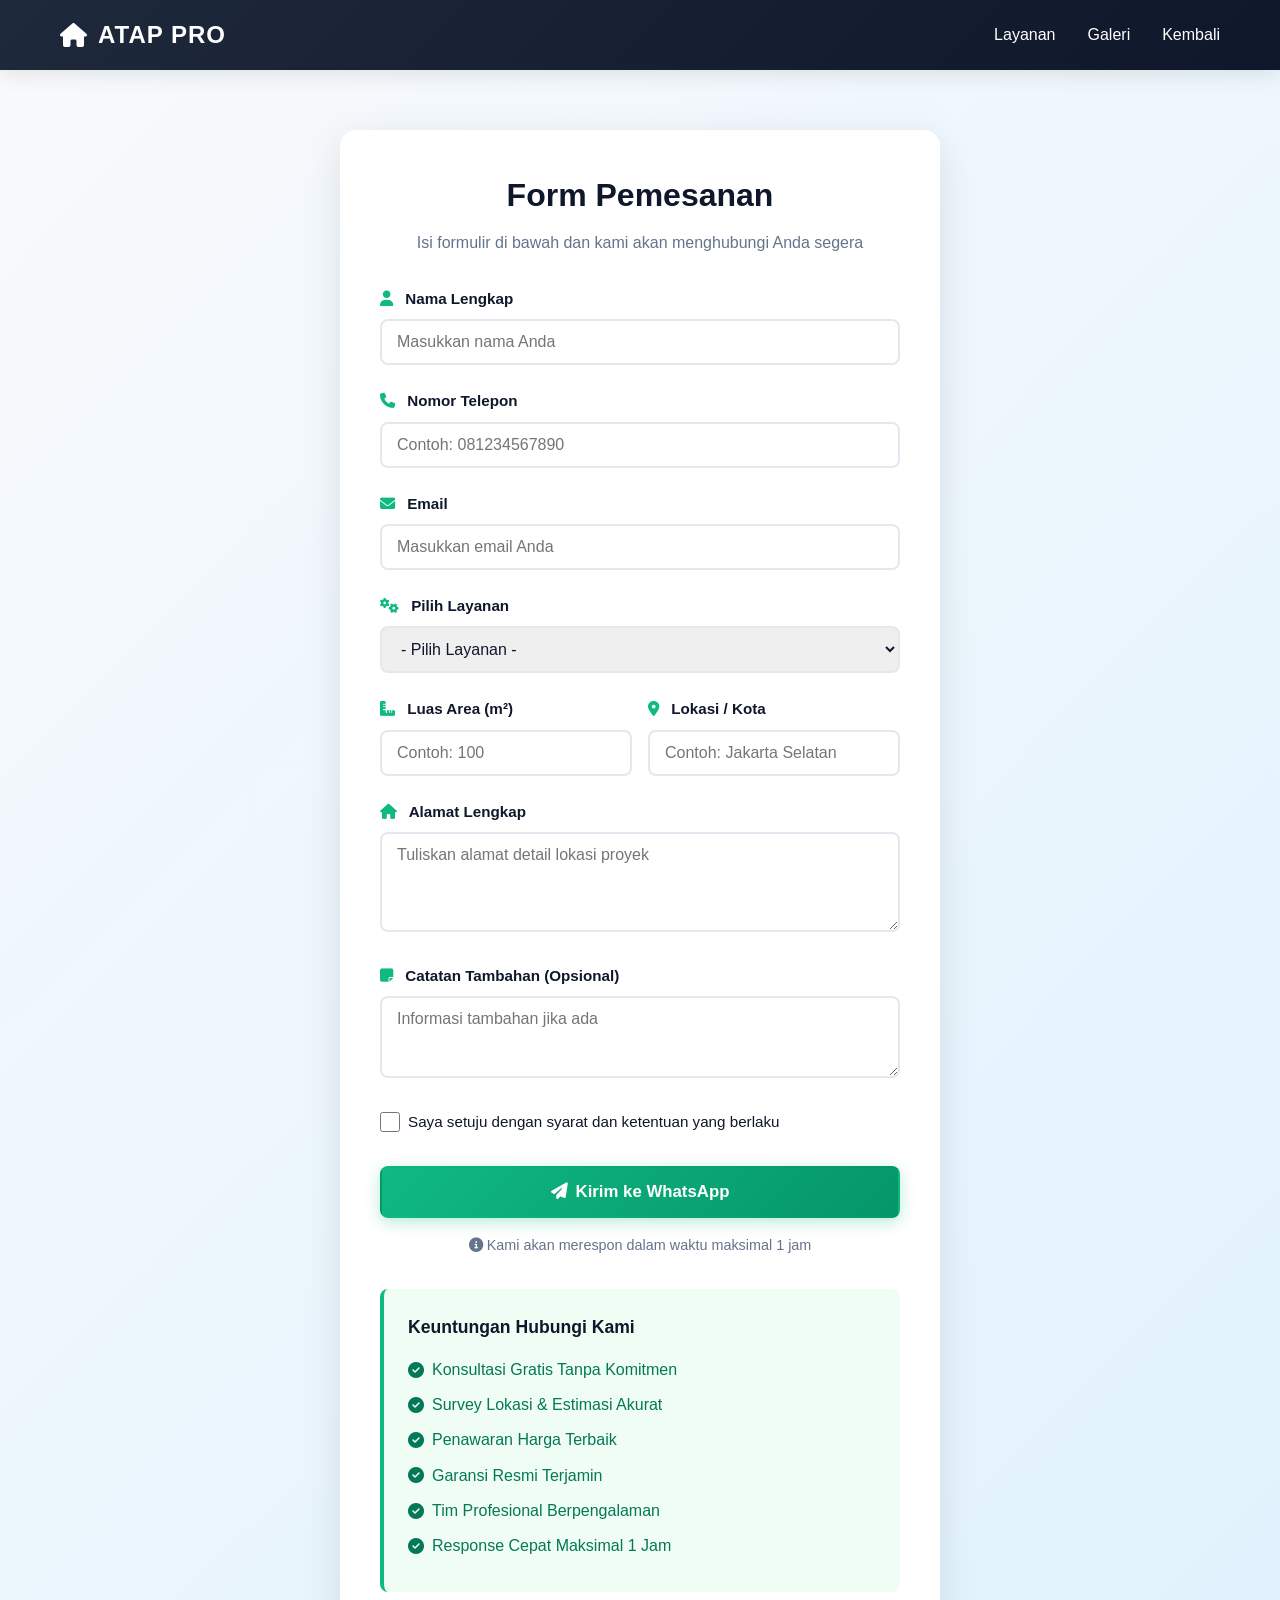
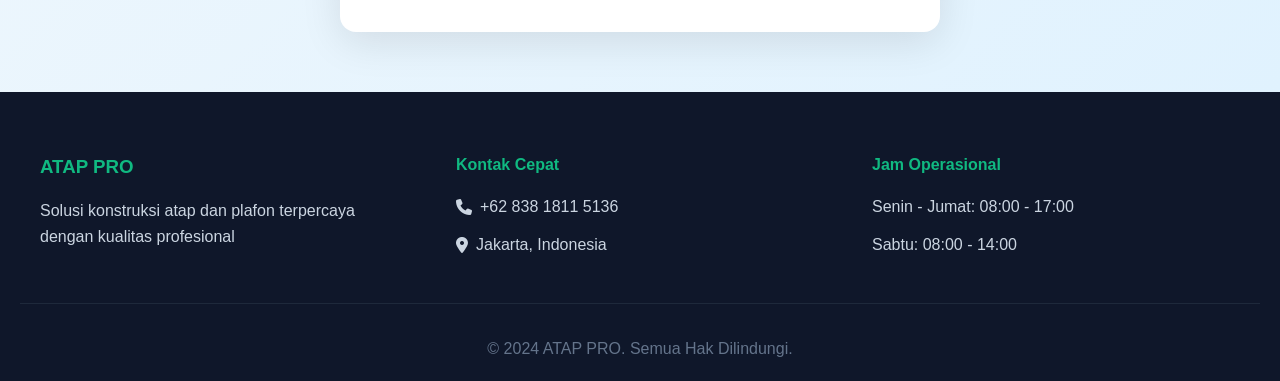
==== form.html @ a6d9d42d "Add files via upload" ====
<!DOCTYPE html>
<html lang="id">
<head>
    <meta charset="UTF-8">
    <meta name="viewport" content="width=device-width, initial-scale=1.0">
    <title>Form Pemesanan - ATAP PRO</title>
    <link rel="stylesheet" href="style.css">
    <link rel="stylesheet" href="https://cdnjs.cloudflare.com/ajax/libs/font-awesome/6.4.0/css/all.min.css">
</head>
<body>

<!-- NAVBAR -->
<nav class="navbar">
    <div class="nav-container">
        <a href="index.html" class="nav-brand">
            <i class="fas fa-home"></i> ATAP PRO
        </a>
        <ul class="nav-menu">
            <li><a href="index.html#layanan">Layanan</a></li>
            <li><a href="index.html#galeri">Galeri</a></li>
            <li><a href="index.html">Kembali</a></li>
        </ul>
    </div>
</nav>

<!-- FORM SECTION -->
<section class="form-section">
    <div class="form-container">
        <div class="form-header">
            <h1>Form Pemesanan</h1>
            <p>Isi formulir di bawah dan kami akan menghubungi Anda segera</p>
        </div>

        <form class="order-form" id="orderForm">
            <div class="form-group">
                <label for="nama">
                    <i class="fas fa-user"></i> Nama Lengkap
                </label>
                <input type="text" id="nama" placeholder="Masukkan nama Anda" required>
            </div>

            <div class="form-group">
                <label for="phone">
                    <i class="fas fa-phone"></i> Nomor Telepon
                </label>
                <input type="tel" id="phone" placeholder="Contoh: 081234567890" required>
            </div>

            <div class="form-group">
                <label for="email">
                    <i class="fas fa-envelope"></i> Email
                </label>
                <input type="email" id="email" placeholder="Masukkan email Anda" required>
            </div>

            <div class="form-group">
                <label for="layanan">
                    <i class="fas fa-cogs"></i> Pilih Layanan
                </label>
                <select id="layanan" required>
                    <option value="">- Pilih Layanan -</option>
                    <option value="Atap Baja Ringan">Atap Baja Ringan</option>
                    <option value="Plafon PVC">Plafon PVC</option>
                    <option value="Konsultasi Gratis">Konsultasi Gratis</option>
                </select>
            </div>

            <div class="form-row">
                <div class="form-group">
                    <label for="luas">
                        <i class="fas fa-ruler-combined"></i> Luas Area (m²)
                    </label>
                    <input type="number" id="luas" placeholder="Contoh: 100" min="1">
                </div>

                <div class="form-group">
                    <label for="lokasi">
                        <i class="fas fa-map-marker-alt"></i> Lokasi / Kota
                    </label>
                    <input type="text" id="lokasi" placeholder="Contoh: Jakarta Selatan" required>
                </div>
            </div>

            <div class="form-group">
                <label for="alamat">
                    <i class="fas fa-home"></i> Alamat Lengkap
                </label>
                <textarea id="alamat" placeholder="Tuliskan alamat detail lokasi proyek" rows="4" required></textarea>
            </div>

            <div class="form-group">
                <label for="catatan">
                    <i class="fas fa-sticky-note"></i> Catatan Tambahan (Opsional)
                </label>
                <textarea id="catatan" placeholder="Informasi tambahan jika ada" rows="3"></textarea>
            </div>

            <div class="form-group checkbox">
                <input type="checkbox" id="setuju" required>
                <label for="setuju">Saya setuju dengan syarat dan ketentuan yang berlaku</label>
            </div>

            <button type="submit" class="btn btn-primary btn-submit" onclick="kirimWA(event)">
                <i class="fas fa-paper-plane"></i> Kirim ke WhatsApp
            </button>

            <p class="form-info">
                <i class="fas fa-info-circle"></i> Kami akan merespon dalam waktu maksimal 1 jam
            </p>
        </form>

        <div class="form-benefits">
            <h3>Keuntungan Hubungi Kami</h3>
            <ul>
                <li><i class="fas fa-check-circle"></i> Konsultasi Gratis Tanpa Komitmen</li>
                <li><i class="fas fa-check-circle"></i> Survey Lokasi & Estimasi Akurat</li>
                <li><i class="fas fa-check-circle"></i> Penawaran Harga Terbaik</li>
                <li><i class="fas fa-check-circle"></i> Garansi Resmi Terjamin</li>
                <li><i class="fas fa-check-circle"></i> Tim Profesional Berpengalaman</li>
                <li><i class="fas fa-check-circle"></i> Response Cepat Maksimal 1 Jam</li>
            </ul>
        </div>
    </div>
</section>

<!-- FOOTER -->
<footer>
    <div class="footer-content">
        <div class="footer-section">
            <h3>ATAP PRO</h3>
            <p>Solusi konstruksi atap dan plafon terpercaya dengan kualitas profesional</p>
        </div>
        <div class="footer-section">
            <h4>Kontak Cepat</h4>
            <p><i class="fas fa-phone"></i> +62 838 1811 5136</p>
            <p><i class="fas fa-map-marker-alt"></i> Jakarta, Indonesia</p>
        </div>
        <div class="footer-section">
            <h4>Jam Operasional</h4>
            <p>Senin - Jumat: 08:00 - 17:00</p>
            <p>Sabtu: 08:00 - 14:00</p>
        </div>
    </div>
    <div class="footer-bottom">
        <p>&copy; 2024 ATAP PRO. Semua Hak Dilindungi.</p>
    </div>
</footer>

<style>
.form-section {
    background: linear-gradient(135deg, #f8fafc 0%, #e0f2fe 100%);
    padding: 60px 20px;
    min-height: calc(100vh - 200px);
}

.form-container {
    max-width: 600px;
    margin: 0 auto;
    background: white;
    padding: 40px;
    border-radius: 16px;
    box-shadow: 0 10px 40px rgba(0,0,0,0.1);
}

.form-header {
    text-align: center;
    margin-bottom: 2rem;
}

.form-header h1 {
    font-size: 2rem;
    color: #0f172a;
    margin-bottom: 0.5rem;
}

.form-header p {
    color: #64748b;
}

.order-form {
    margin-bottom: 2rem;
}

.form-group {
    margin-bottom: 1.5rem;
}

.form-group label {
    display: block;
    font-weight: 600;
    color: #0f172a;
    margin-bottom: 0.5rem;
    font-size: 0.95rem;
}

.form-group label i {
    color: #10b981;
    margin-right: 0.5rem;
}

.form-group input[type="text"],
.form-group input[type="tel"],
.form-group input[type="email"],
.form-group input[type="number"],
.form-group select,
.form-group textarea {
    width: 100%;
    padding: 12px 15px;
    border: 2px solid #e2e8f0;
    border-radius: 8px;
    font-family: 'Poppins', sans-serif;
    font-size: 1rem;
    transition: all 0.3s ease;
    color: #0f172a;
}

.form-group input:focus,
.form-group select:focus,
.form-group textarea:focus {
    outline: none;
    border-color: #10b981;
    box-shadow: 0 0 0 3px rgba(16, 185, 129, 0.1);
}

.form-group textarea {
    resize: vertical;
}

.form-row {
    display: grid;
    grid-template-columns: 1fr 1fr;
    gap: 1rem;
}

.form-group.checkbox {
    display: flex;
    align-items: center;
    margin-bottom: 2rem;
}

.form-group.checkbox input[type="checkbox"] {
    width: 20px;
    height: 20px;
    margin-right: 0.5rem;
    cursor: pointer;
    accent-color: #10b981;
}

.form-group.checkbox label {
    margin: 0;
    cursor: pointer;
    font-weight: 400;
}

.btn-submit {
    width: 100%;
    padding: 14px 20px;
    font-size: 1.05rem;
    font-weight: 600;
    display: flex;
    align-items: center;
    justify-content: center;
    gap: 0.5rem;
}

.form-info {
    text-align: center;
    color: #64748b;
    font-size: 0.9rem;
    margin-top: 1rem;
}

.form-benefits {
    background: #f0fdf4;
    padding: 1.5rem;
    border-radius: 8px;
    border-left: 4px solid #10b981;
}

.form-benefits h3 {
    color: #0f172a;
    margin-bottom: 1rem;
    font-size: 1.1rem;
}

.form-benefits ul {
    list-style: none;
}

.form-benefits li {
    color: #047857;
    margin-bottom: 0.6rem;
    display: flex;
    align-items: center;
    gap: 0.5rem;
}

@media (max-width: 600px) {
    .form-container {
        padding: 20px;
    }
    
    .form-row {
        grid-template-columns: 1fr;
    }
    
    .form-section {
        padding: 40px 20px;
    }
}
</style>

<script src="script.js"></script>
</body>
</html>
---- style.css ----
* {
    margin: 0;
    padding: 0;
    box-sizing: border-box;
}

html {
    scroll-behavior: smooth;
}

body {
    font-family: 'Poppins', -apple-system, BlinkMacSystemFont, 'Segoe UI', sans-serif;
    background: #f8fafc;
    color: #1e293b;
    line-height: 1.6;
}

.container {
    max-width: 1200px;
    margin: 0 auto;
    padding: 0 20px;
}

/* NAVBAR */
.navbar {
    background: linear-gradient(135deg, #1e293b 0%, #0f172a 100%);
    color: white;
    padding: 1rem 0;
    position: sticky;
    top: 0;
    z-index: 1000;
    box-shadow: 0 4px 20px rgba(0,0,0,0.1);
}

.nav-container {
    display: flex;
    justify-content: space-between;
    align-items: center;
    max-width: 1200px;
    margin: 0 auto;
    padding: 0 20px;
}

.nav-brand {
    font-size: 1.5rem;
    font-weight: 700;
    display: flex;
    align-items: center;
    gap: 10px;
    letter-spacing: 1px;
    color: white;
    text-decoration: none;
}

.nav-menu {
    display: flex;
    list-style: none;
    gap: 2rem;
    align-items: center;
}

.nav-menu a {
    color: white;
    text-decoration: none;
    font-weight: 500;
    transition: all 0.3s ease;
    position: relative;
}

.nav-menu a:hover {
    color: #10b981;
}

.nav-menu a::after {
    content: '';
    position: absolute;
    bottom: -5px;
    left: 0;
    width: 0;
    height: 2px;
    background: #10b981;
    transition: width 0.3s ease;
}

.nav-menu a:hover::after {
    width: 100%;
}

.btn-contact {
    background: linear-gradient(135deg, #10b981 0%, #059669 100%);
    padding: 8px 16px;
    border-radius: 6px;
    display: inline-block;
}

/* HERO */
.hero {
    background: linear-gradient(135deg, #0f172a 0%, #1e293b 50%, #10b981 100%);
    background-attachment: fixed;
    color: white;
    padding: 100px 20px;
    text-align: center;
    position: relative;
    overflow: hidden;
}

.hero::before {
    content: '';
    position: absolute;
    top: 0;
    left: 0;
    right: 0;
    bottom: 0;
    opacity: 0.3;
}

.hero-content {
    position: relative;
    z-index: 2;
    max-width: 800px;
    margin: 0 auto;
}

.hero h1 {
    font-size: clamp(2rem, 5vw, 3.5rem);
    font-weight: 800;
    margin-bottom: 1rem;
    line-height: 1.2;
    text-shadow: 2px 2px 4px rgba(0,0,0,0.3);
}

.hero > p {
    font-size: 1.3rem;
    margin-bottom: 2rem;
    opacity: 0.95;
    text-shadow: 1px 1px 2px rgba(0,0,0,0.2);
}

.hero-buttons {
    display: flex;
    gap: 1rem;
    justify-content: center;
    flex-wrap: wrap;
    margin-bottom: 3rem;
}

.btn {
    display: inline-block;
    padding: 12px 28px;
    border-radius: 8px;
    text-decoration: none;
    font-weight: 600;
    transition: all 0.3s ease;
    border: 2px solid transparent;
    cursor: pointer;
    font-size: 1rem;
}

.btn-primary {
    background: linear-gradient(135deg, #10b981 0%, #059669 100%);
    color: white;
    box-shadow: 0 4px 15px rgba(16, 185, 129, 0.3);
}

.btn-primary:hover {
    transform: translateY(-2px);
    box-shadow: 0 6px 20px rgba(16, 185, 129, 0.4);
}

.btn-secondary {
    background: transparent;
    color: white;
    border-color: white;
}

.btn-secondary:hover {
    background: white;
    color: #0f172a;
    transform: translateY(-2px);
}

.btn-large {
    padding: 15px 40px;
    font-size: 1.1rem;
}

.hero-stats {
    display: grid;
    grid-template-columns: repeat(auto-fit, minmax(150px, 1fr));
    gap: 2rem;
    margin-top: 2rem;
}

.stat {
    background: rgba(255,255,255,0.1);
    padding: 1.5rem;
    border-radius: 10px;
    backdrop-filter: blur(10px);
    border: 1px solid rgba(255,255,255,0.2);
}

.stat strong {
    font-size: 1.8rem;
    display: block;
    margin-bottom: 0.5rem;
}

/* LAYANAN SECTION */
.layanan {
    padding: 80px 20px;
    background: white;
}

.layanan h2 {
    font-size: 2.5rem;
    text-align: center;
    margin-bottom: 1rem;
    color: #0f172a;
}

.section-subtitle {
    text-align: center;
    color: #64748b;
    font-size: 1.1rem;
    margin-bottom: 3rem;
}

.cards-grid {
    display: grid;
    grid-template-columns: repeat(auto-fit, minmax(300px, 1fr));
    gap: 2rem;
}

.card {
    background: white;
    border-radius: 12px;
    overflow: hidden;
    box-shadow: 0 4px 20px rgba(0,0,0,0.08);
    transition: all 0.3s cubic-bezier(0.4, 0, 0.2, 1);
    border: 1px solid #e2e8f0;
}

.card:hover {
    transform: translateY(-8px);
    box-shadow: 0 12px 40px rgba(0,0,0,0.15);
}

.card-image {
    position: relative;
    height: 250px;
    overflow: hidden;
    background: #f1f5f9;
}

.card-image img {
    width: 100%;
    height: 100%;
    object-fit: cover;
    transition: transform 0.3s ease;
}

.card:hover .card-image img {
    transform: scale(1.1);
}

.card-badge {
    position: absolute;
    top: 10px;
    right: 10px;
    background: linear-gradient(135deg, #10b981 0%, #059669 100%);
    color: white;
    padding: 6px 12px;
    border-radius: 20px;
    font-size: 0.8rem;
    font-weight: 600;
}

.card-content {
    padding: 1.5rem;
}

.card-content h3 {
    font-size: 1.3rem;
    margin-bottom: 0.8rem;
    color: #0f172a;
    display: flex;
    align-items: center;
    gap: 0.5rem;
}

.card-content h3 i {
    color: #10b981;
    font-size: 1.5rem;
}

.card-desc {
    color: #64748b;
    margin-bottom: 1rem;
    font-size: 0.95rem;
    line-height: 1.5;
}

.card-features {
    list-style: none;
    margin: 1rem 0;
}

.card-features li {
    padding: 0.5rem 0;
    display: flex;
    align-items: center;
    gap: 0.5rem;
    color: #475569;
    font-size: 0.95rem;
}

.card-features i {
    color: #10b981;
    flex-shrink: 0;
}

.price {
    font-size: 1.8rem;
    font-weight: 700;
    color: #10b981;
    margin: 1rem 0;
}

.price span {
    font-size: 0.9rem;
    color: #64748b;
}

.card .btn {
    width: 100%;
    text-align: center;
}

/* KEUNGGULAN SECTION */
.keunggulan {
    padding: 80px 20px;
    background: linear-gradient(135deg, #f8fafc 0%, #e0f2fe 100%);
}

.keunggulan h2 {
    font-size: 2.5rem;
    text-align: center;
    margin-bottom: 3rem;
    color: #0f172a;
}

.benefits-grid {
    display: grid;
    grid-template-columns: repeat(auto-fit, minmax(250px, 1fr));
    gap: 2rem;
}

.benefit {
    text-align: center;
    padding: 2rem;
    background: white;
    border-radius: 12px;
    box-shadow: 0 2px 10px rgba(0,0,0,0.05);
    transition: all 0.3s ease;
}

.benefit:hover {
    transform: translateY(-5px);
    box-shadow: 0 8px 25px rgba(0,0,0,0.1);
}

.benefit-icon {
    width: 70px;
    height: 70px;
    background: linear-gradient(135deg, #10b981 0%, #059669 100%);
    border-radius: 50%;
    display: flex;
    align-items: center;
    justify-content: center;
    margin: 0 auto 1rem;
    font-size: 1.8rem;
    color: white;
}

.benefit h3 {
    font-size: 1.3rem;
    margin-bottom: 0.8rem;
    color: #0f172a;
}

.benefit p {
    color: #64748b;
    line-height: 1.6;
}

/* GALERI SECTION */
.galeri {
    padding: 80px 20px;
    background: white;
}

.galeri h2 {
    font-size: 2.5rem;
    text-align: center;
    margin-bottom: 1rem;
    color: #0f172a;
}

.gallery-grid {
    display: grid;
    grid-template-columns: repeat(auto-fit, minmax(250px, 1fr));
    gap: 1.5rem;
    margin-top: 2rem;
}

.gallery-item {
    position: relative;
    height: 300px;
    border-radius: 12px;
    overflow: hidden;
    cursor: pointer;
    box-shadow: 0 4px 15px rgba(0,0,0,0.1);
}

.gallery-item img {
    width: 100%;
    height: 100%;
    object-fit: cover;
    transition: transform 0.4s ease;
}

.gallery-item:hover img {
    transform: scale(1.15);
}

.gallery-overlay {
    position: absolute;
    bottom: 0;
    left: 0;
    right: 0;
    background: linear-gradient(180deg, rgba(0,0,0,0) 0%, rgba(0,0,0,0.7) 100%);
    color: white;
    padding: 2rem 1.5rem;
    transform: translateY(100%);
    transition: transform 0.3s ease;
    display: flex;
    align-items: flex-end;
    height: 100%;
}

.gallery-item:hover .gallery-overlay {
    transform: translateY(0);
}

.gallery-overlay h3 {
    font-size: 1.1rem;
    margin: 0;
}

/* CTA SECTION */
.cta {
    background: linear-gradient(135deg, #0f172a 0%, #1e293b 50%, #10b981 100%);
    color: white;
    padding: 80px 20px;
    text-align: center;
}

.cta h2 {
    font-size: 2.5rem;
    margin-bottom: 1rem;
}

.cta p {
    font-size: 1.2rem;
    margin-bottom: 2rem;
    opacity: 0.95;
}

/* FOOTER */
footer {
    background: #0f172a;
    color: white;
    padding: 60px 20px 20px;
}

.footer-content {
    display: grid;
    grid-template-columns: repeat(auto-fit, minmax(250px, 1fr));
    gap: 3rem;
    max-width: 1200px;
    margin: 0 auto 2rem;
    margin-bottom: 2rem;
}

.footer-section h3,
.footer-section h4 {
    margin-bottom: 1rem;
    color: #10b981;
}

.footer-section p {
    color: #cbd5e1;
    margin-bottom: 0.8rem;
    display: flex;
    align-items: center;
    gap: 0.5rem;
}

.footer-section ul {
    list-style: none;
}

.footer-section ul li {
    margin-bottom: 0.5rem;
}

.footer-section a {
    color: #cbd5e1;
    text-decoration: none;
    transition: color 0.3s ease;
}

.footer-section a:hover {
    color: #10b981;
}

.social-links {
    display: flex;
    gap: 1rem;
    margin-top: 1rem;
}

.social-links a {
    width: 40px;
    height: 40px;
    background: #1e293b;
    border-radius: 50%;
    display: flex;
    align-items: center;
    justify-content: center;
    transition: all 0.3s ease;
}

.social-links a:hover {
    background: #10b981;
    transform: translateY(-3px);
}

.footer-bottom {
    text-align: center;
    padding-top: 2rem;
    border-top: 1px solid #1e293b;
    color: #64748b;
}

/* RESPONSIVE */
@media (max-width: 768px) {
    .nav-menu {
        gap: 1rem;
    }
    
    .hero h1 {
        font-size: 2rem;
    }
    
    .hero-buttons {
        flex-direction: column;
    }
    
    .hero-buttons a {
        width: 100%;
    }
    
    .cards-grid {
        grid-template-columns: 1fr;
    }
    
    .gallery-grid {
        grid-template-columns: repeat(2, 1fr);
    }
    
    h2 {
        font-size: 1.8rem;
    }
}
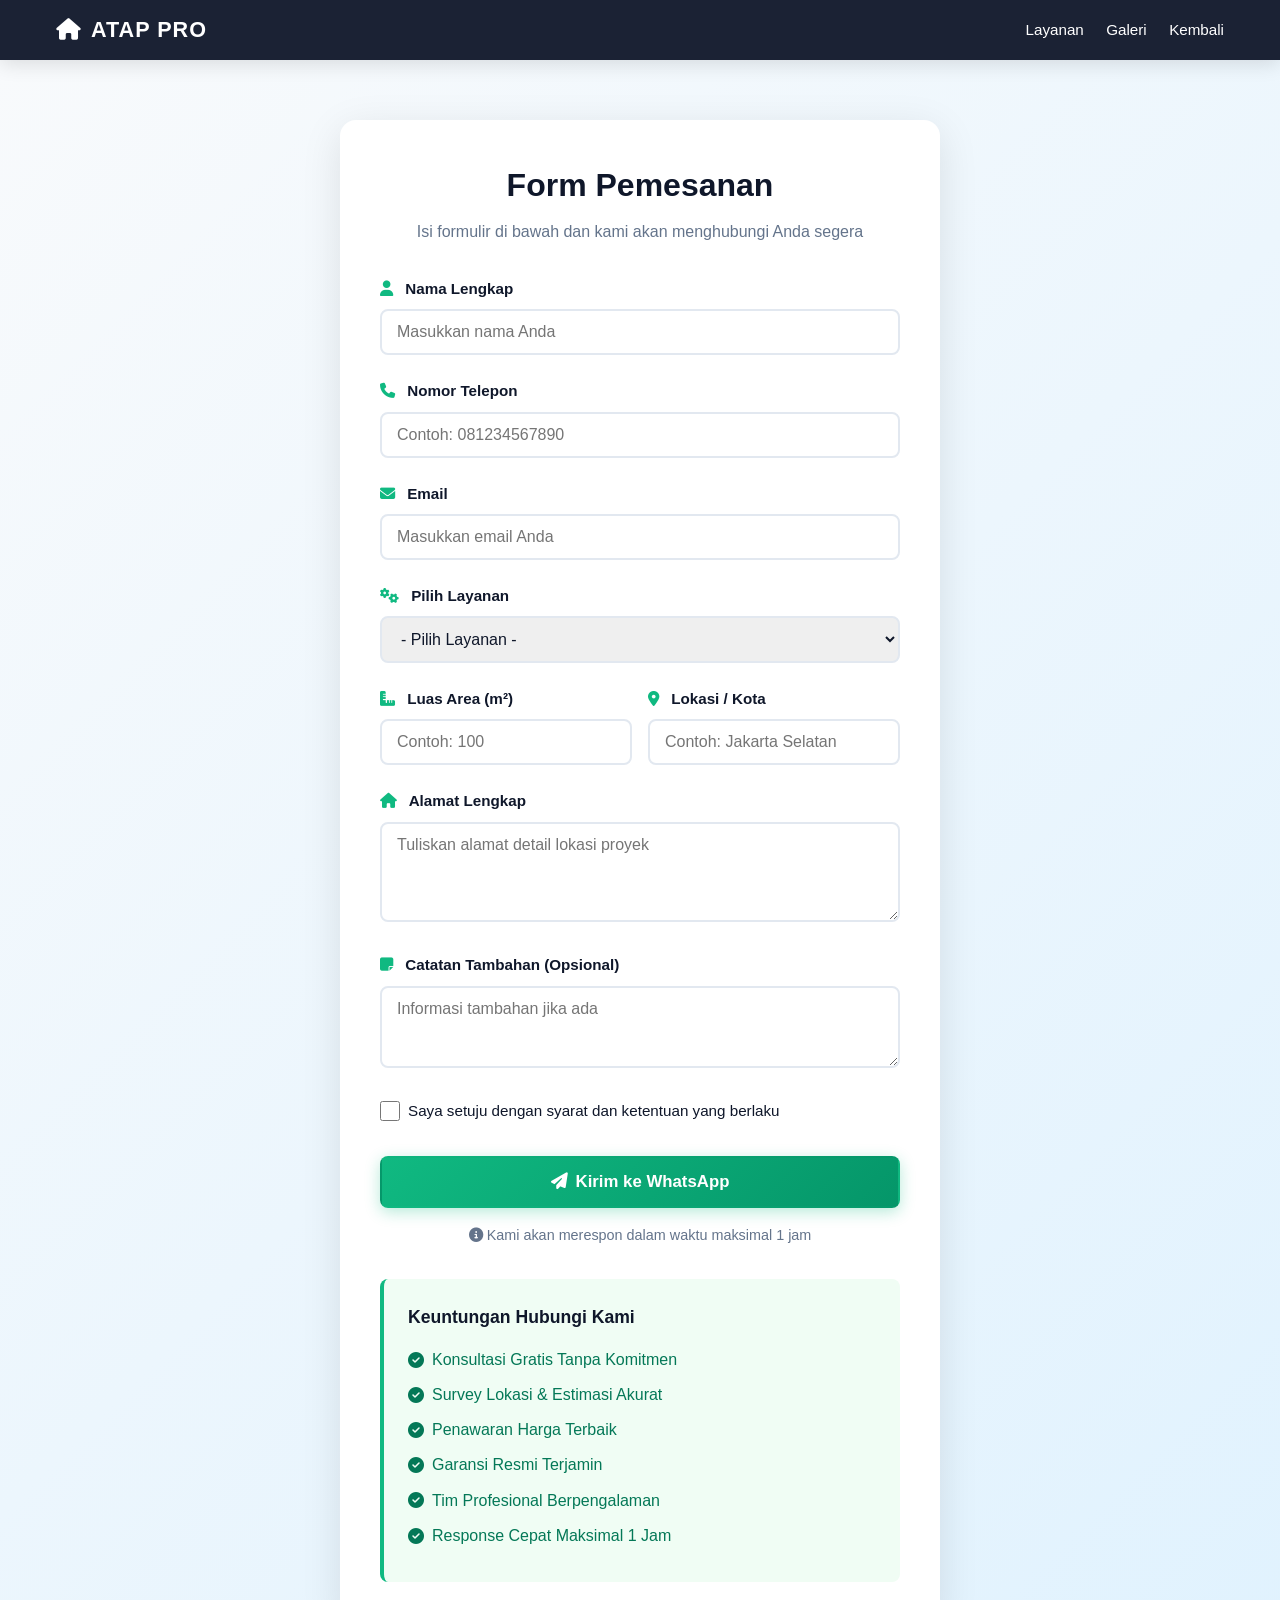
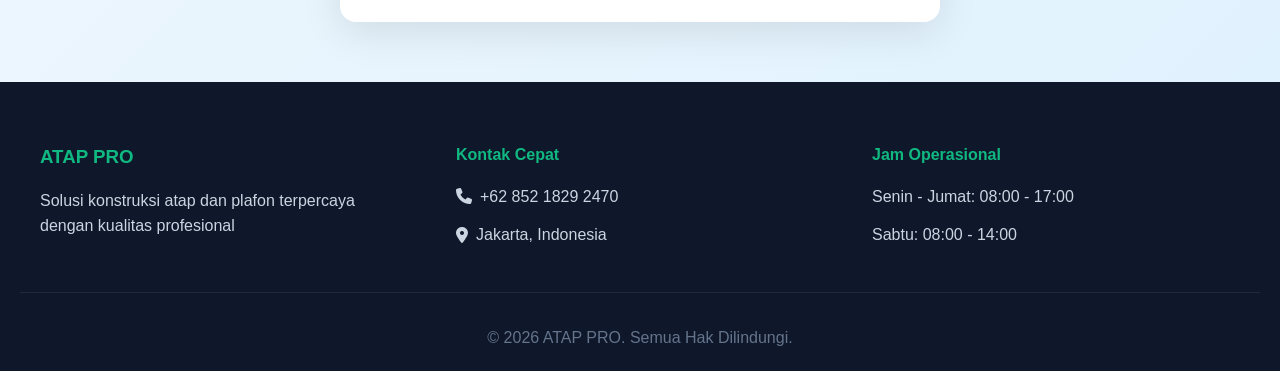
==== commit 87759e81: "Update form.html" ====
--- a/form.html
+++ b/form.html
@@ -132,7 +132,7 @@
         </div>
         <div class="footer-section">
             <h4>Kontak Cepat</h4>
-            <p><i class="fas fa-phone"></i> +62 838 1811 5136</p>
+            <p><i class="fas fa-phone"></i> +62 852 1829 2470</p>
             <p><i class="fas fa-map-marker-alt"></i> Jakarta, Indonesia</p>
         </div>
         <div class="footer-section">
@@ -142,7 +142,7 @@
         </div>
     </div>
     <div class="footer-bottom">
-        <p>&copy; 2024 ATAP PRO. Semua Hak Dilindungi.</p>
+        <p>&copy; 2026 ATAP PRO. Semua Hak Dilindungi.</p>
     </div>
 </footer>
 
@@ -312,4 +312,4 @@
 
 <script src="script.js"></script>
 </body>
-</html>+</html>
--- a/style.css
+++ b/style.css
@@ -6,6 +6,7 @@
 
 html {
     scroll-behavior: smooth;
+    overflow-x: hidden;
 }
 
 body {
@@ -13,6 +14,7 @@
     background: #f8fafc;
     color: #1e293b;
     line-height: 1.6;
+    overflow-x: hidden;
 }
 
 .container {
@@ -23,13 +25,14 @@
 
 /* NAVBAR */
 .navbar {
-    background: linear-gradient(135deg, #1e293b 0%, #0f172a 100%);
-    color: white;
-    padding: 1rem 0;
+    background: rgba(15, 23, 42, 0.95);
+    color: white;
+    padding: 0.8rem 0;
     position: sticky;
     top: 0;
     z-index: 1000;
-    box-shadow: 0 4px 20px rgba(0,0,0,0.1);
+    box-shadow: 0 4px 20px rgba(0,0,0,0.12);
+    backdrop-filter: saturate(180%) blur(10px);
 }
 
 .nav-container {
@@ -38,11 +41,11 @@
     align-items: center;
     max-width: 1200px;
     margin: 0 auto;
-    padding: 0 20px;
+    padding: 0 16px;
 }
 
 .nav-brand {
-    font-size: 1.5rem;
+    font-size: 1.35rem;
     font-weight: 700;
     display: flex;
     align-items: center;
@@ -52,10 +55,30 @@
     text-decoration: none;
 }
 
+.nav-toggle {
+    display: none;
+    border: none;
+    background: rgba(255,255,255,0.08);
+    color: white;
+    width: 44px;
+    height: 44px;
+    border-radius: 12px;
+    cursor: pointer;
+    align-items: center;
+    justify-content: center;
+    font-size: 1.1rem;
+    transition: transform 0.25s ease, background 0.25s ease;
+}
+
+.nav-toggle:hover {
+    background: rgba(255,255,255,0.15);
+    transform: translateY(-1px);
+}
+
 .nav-menu {
     display: flex;
     list-style: none;
-    gap: 2rem;
+    gap: 1.4rem;
     align-items: center;
 }
 
@@ -65,6 +88,7 @@
     font-weight: 500;
     transition: all 0.3s ease;
     position: relative;
+    font-size: 0.95rem;
 }
 
 .nav-menu a:hover {
@@ -88,9 +112,10 @@
 
 .btn-contact {
     background: linear-gradient(135deg, #10b981 0%, #059669 100%);
-    padding: 8px 16px;
+    padding: 7px 14px;
     border-radius: 6px;
     display: inline-block;
+    font-size: 0.95rem;
 }
 
 /* HERO */
@@ -107,11 +132,10 @@
 .hero::before {
     content: '';
     position: absolute;
-    top: 0;
-    left: 0;
-    right: 0;
-    bottom: 0;
-    opacity: 0.3;
+    inset: 0;
+    background: radial-gradient(circle at top left, rgba(255,255,255,0.12), transparent 25%),
+                radial-gradient(circle at bottom right, rgba(16,185,129,0.18), transparent 20%);
+    pointer-events: none;
 }
 
 .hero-content {
@@ -120,6 +144,94 @@
     max-width: 800px;
     margin: 0 auto;
 }
+
+.hero-highlights {
+    display: inline-flex;
+    gap: 1rem;
+    flex-wrap: wrap;
+    justify-content: center;
+    margin: 2rem auto 1.5rem;
+    max-width: 760px;
+}
+
+.hero-highlights span {
+    background: rgba(255,255,255,0.12);
+    border: 1px solid rgba(255,255,255,0.18);
+    padding: 0.8rem 1rem;
+    border-radius: 999px;
+    font-size: 0.95rem;
+    display: inline-flex;
+    align-items: center;
+    gap: 0.5rem;
+    color: white;
+}
+
+.hero-highlights i {
+    color: #d9f99d;
+}
+
+
+.proses {
+    padding: 80px 20px;
+    background: linear-gradient(135deg, #e0f2fe 0%, #f8fafc 100%);
+}
+
+.proses h2 {
+    font-size: 2.5rem;
+    text-align: center;
+    margin-bottom: 1rem;
+    color: #0f172a;
+}
+
+.process-grid {
+    display: grid;
+    grid-template-columns: repeat(auto-fit, minmax(250px, 1fr));
+    gap: 1.5rem;
+    margin-top: 2rem;
+}
+
+.process-card {
+    background: white;
+    padding: 2rem;
+    border-radius: 16px;
+    border: 1px solid #e2e8f0;
+    box-shadow: 0 10px 30px rgba(15, 23, 42, 0.06);
+    transition: transform 0.3s ease, box-shadow 0.3s ease;
+}
+
+.process-card:hover {
+    transform: translateY(-8px);
+    box-shadow: 0 14px 40px rgba(15, 23, 42, 0.1);
+}
+
+.process-number {
+    width: 44px;
+    height: 44px;
+    display: grid;
+    place-items: center;
+    border-radius: 50%;
+    background: #10b981;
+    color: white;
+    font-weight: 700;
+    margin-bottom: 1rem;
+}
+
+.process-card h3 {
+    margin-bottom: 1rem;
+    color: #0f172a;
+}
+
+.process-card p {
+    color: #475569;
+    line-height: 1.75;
+}
+
+@media (max-width: 768px) {
+    .consultation-grid {
+        grid-template-columns: 1fr;
+    }
+}
+
 
 .hero h1 {
     font-size: clamp(2rem, 5vw, 3.5rem);
@@ -334,6 +446,7 @@
 .card .btn {
     width: 100%;
     text-align: center;
+    margin-top: 0.5rem;
 }
 
 /* KEUNGGULAN SECTION */
@@ -476,6 +589,154 @@
     opacity: 0.95;
 }
 
+/* TESTIMONIALS SECTION */
+.testimonials {
+    padding: 80px 20px;
+    background: #f8fafc;
+}
+
+.testimonials h2 {
+    font-size: 2.5rem;
+    text-align: center;
+    margin-bottom: 1rem;
+    color: #0f172a;
+}
+
+.testimonials-grid {
+    display: grid;
+    grid-template-columns: repeat(auto-fit, minmax(300px, 1fr));
+    gap: 2rem;
+    margin-top: 3rem;
+}
+
+.testimonial-card {
+    background: white;
+    padding: 2rem;
+    border-radius: 12px;
+    box-shadow: 0 4px 20px rgba(0,0,0,0.08);
+    border: 1px solid #e2e8f0;
+    transition: all 0.3s ease;
+}
+
+.testimonial-card:hover {
+    transform: translateY(-5px);
+    box-shadow: 0 8px 30px rgba(0,0,0,0.12);
+}
+
+.testimonial-stars {
+    color: #fbbf24;
+    margin-bottom: 1rem;
+}
+
+.testimonial-card p {
+    color: #64748b;
+    font-style: italic;
+    line-height: 1.6;
+    margin-bottom: 1.5rem;
+}
+
+.testimonial-author {
+    display: flex;
+    align-items: center;
+    gap: 1rem;
+}
+
+.author-avatar {
+    width: 50px;
+    height: 50px;
+    background: linear-gradient(135deg, #10b981 0%, #059669 100%);
+    border-radius: 50%;
+    display: flex;
+    align-items: center;
+    justify-content: center;
+    color: white;
+    font-size: 1.2rem;
+}
+
+.author-info h4 {
+    margin: 0;
+    color: #0f172a;
+    font-size: 1rem;
+}
+
+.author-info span {
+    color: #64748b;
+    font-size: 0.9rem;
+}
+
+/* FAQ SECTION */
+.faq {
+    padding: 80px 20px;
+    background: white;
+}
+
+.faq h2 {
+    font-size: 2.5rem;
+    text-align: center;
+    margin-bottom: 1rem;
+    color: #0f172a;
+}
+
+.faq-grid {
+    max-width: 800px;
+    margin: 0 auto;
+    margin-top: 3rem;
+}
+
+.faq-item {
+    border: 1px solid #e2e8f0;
+    border-radius: 8px;
+    margin-bottom: 1rem;
+    overflow: hidden;
+}
+
+.faq-question {
+    background: #f8fafc;
+    padding: 1.5rem;
+    cursor: pointer;
+    display: flex;
+    justify-content: space-between;
+    align-items: center;
+    transition: all 0.3s ease;
+}
+
+.faq-question:hover {
+    background: #e0f2fe;
+}
+
+.faq-question h4 {
+    margin: 0;
+    color: #0f172a;
+    font-size: 1.1rem;
+}
+
+.faq-question i {
+    color: #10b981;
+    transition: transform 0.3s ease;
+}
+
+.faq-item.active .faq-question i {
+    transform: rotate(180deg);
+}
+
+.faq-answer {
+    max-height: 0;
+    overflow: hidden;
+    transition: max-height 0.3s ease;
+    background: white;
+}
+
+.faq-item.active .faq-answer {
+    max-height: 200px;
+}
+
+.faq-answer p {
+    padding: 1.5rem;
+    margin: 0;
+    color: #64748b;
+    line-height: 1.6;
+}
+
 /* FOOTER */
 footer {
     background: #0f172a;
@@ -553,12 +814,361 @@
     color: #64748b;
 }
 
+/* BACK TO TOP BUTTON */
+.back-to-top {
+    position: fixed;
+    bottom: 30px;
+    right: 30px;
+    width: 50px;
+    height: 50px;
+    background: linear-gradient(135deg, #10b981 0%, #059669 100%);
+    color: white;
+    border: none;
+    border-radius: 50%;
+    cursor: pointer;
+    opacity: 0;
+    visibility: hidden;
+    transition: all 0.3s ease;
+    z-index: 1000;
+    box-shadow: 0 4px 15px rgba(16, 185, 129, 0.3);
+}
+
+.back-to-top.show {
+    opacity: 1;
+    visibility: visible;
+}
+
+.back-to-top:hover {
+    transform: translateY(-3px);
+    box-shadow: 0 6px 20px rgba(16, 185, 129, 0.4);
+}
+
+@media (max-width: 992px) {
+    .nav-container {
+        flex-wrap: wrap;
+        gap: 1rem;
+    }
+
+    .nav-menu {
+        flex-direction: column;
+        width: 100%;
+        gap: 0.75rem;
+        padding: 0.5rem 0;
+    }
+
+    .nav-menu li {
+        width: 100%;
+    }
+
+    .nav-menu a {
+        display: block;
+        width: 100%;
+        padding: 0.75rem 1rem;
+        border-radius: 10px;
+        background: rgba(255,255,255,0.05);
+    }
+
+    .hero {
+        padding: 70px 16px;
+        background-attachment: scroll;
+    }
+
+    .hero-buttons {
+        flex-direction: column;
+        gap: 0.75rem;
+    }
+
+    .hero-highlights {
+        gap: 0.75rem;
+    }
+
+    .card-content {
+        padding: 1.25rem;
+    }
+
+    .gallery-item {
+        height: 220px;
+    }
+
+    .testimonial-author {
+        flex-direction: column;
+        align-items: flex-start;
+    }
+}
+
+@media (max-width: 640px) {
+    .navbar {
+        padding: 0.65rem 0;
+    }
+
+    .nav-container {
+        position: relative;
+        flex-direction: row;
+        align-items: center;
+        justify-content: space-between;
+        gap: 0.75rem;
+    }
+
+    .nav-brand {
+        font-size: 1.2rem;
+    }
+
+    .nav-toggle {
+        display: flex;
+    }
+
+    .nav-menu {
+        position: fixed;
+        top: 0;
+        right: 0;
+        height: 100vh;
+        width: min(280px, 85vw);
+        flex-direction: column;
+        justify-content: flex-start;
+        padding: 4.5rem 1.5rem 1.5rem;
+        background: rgba(15, 23, 42, 0.98);
+        box-shadow: -10px 0 30px rgba(0,0,0,0.35);
+        gap: 1rem;
+        transform: translateX(100%);
+        transition: transform 0.3s ease;
+        z-index: 1100;
+    }
+
+    .nav-menu.open {
+        transform: translateX(0);
+    }
+
+    .nav-menu li {
+        width: 100%;
+    }
+
+    .nav-menu a {
+        display: block;
+        width: 100%;
+        padding: 0.8rem 0;
+        border-radius: 0;
+        background: transparent;
+        color: white;
+        font-size: 1rem;
+        font-weight: 600;
+        border-bottom: 1px solid rgba(255,255,255,0.12);
+    }
+
+    .nav-menu a:hover {
+        color: #10b981;
+        background: transparent;
+    }
+
+    .nav-menu a.btn-contact {
+        padding: 0.8rem 0;
+        border-radius: 0;
+        background: transparent;
+        box-shadow: none;
+        border: none;
+    }
+
+    .nav-menu a.btn-contact:hover {
+        background: transparent;
+        color: #10b981;
+    }
+
+    .hero {
+        padding: 50px 14px;
+    }
+
+    .hero h1 {
+        font-size: clamp(2rem, 8vw, 2.5rem);
+    }
+
+    .hero > p,
+    .cta p,
+    .card-desc,
+    .benefit p,
+    .testimonial-card p,
+    .faq-answer p,
+    .footer-section p {
+        font-size: 0.95rem;
+    }
+
+    .container {
+        padding: 0 16px;
+    }
+
+    .footer-content {
+        gap: 1.5rem;
+    }
+
+    .back-to-top {
+        right: 15px;
+        bottom: 15px;
+        width: 45px;
+        height: 45px;
+    }
+}
+
+/* FORM STYLES */
+.form-section {
+    background: linear-gradient(135deg, #f8fafc 0%, #e0f2fe 100%);
+    padding: 60px 20px;
+    min-height: calc(100vh - 200px);
+}
+
+.form-container {
+    max-width: 600px;
+    margin: 0 auto;
+    background: white;
+    padding: 40px;
+    border-radius: 16px;
+    box-shadow: 0 10px 40px rgba(0,0,0,0.1);
+}
+
+.form-header {
+    text-align: center;
+    margin-bottom: 2rem;
+}
+
+.form-header h1 {
+    font-size: 2rem;
+    color: #0f172a;
+    margin-bottom: 0.5rem;
+}
+
+.form-header p {
+    color: #64748b;
+}
+
+.order-form {
+    margin-bottom: 2rem;
+}
+
+.form-group {
+    margin-bottom: 1.5rem;
+}
+
+.form-group label {
+    display: block;
+    font-weight: 600;
+    color: #0f172a;
+    margin-bottom: 0.5rem;
+    font-size: 0.95rem;
+}
+
+.form-group label i {
+    color: #10b981;
+    margin-right: 0.5rem;
+}
+
+.form-group input[type="text"],
+.form-group input[type="tel"],
+.form-group input[type="email"],
+.form-group input[type="number"],
+.form-group select,
+.form-group textarea {
+    width: 100%;
+    padding: 12px 15px;
+    border: 2px solid #e2e8f0;
+    border-radius: 8px;
+    font-family: 'Poppins', sans-serif;
+    font-size: 1rem;
+    transition: all 0.3s ease;
+    color: #0f172a;
+}
+
+.form-group input:focus,
+.form-group select:focus,
+.form-group textarea:focus {
+    outline: none;
+    border-color: #10b981;
+    box-shadow: 0 0 0 3px rgba(16, 185, 129, 0.1);
+}
+
+.form-group textarea {
+    resize: vertical;
+}
+
+.form-row {
+    display: grid;
+    grid-template-columns: 1fr 1fr;
+    gap: 1rem;
+}
+
+.form-group.checkbox {
+    display: flex;
+    align-items: center;
+    margin-bottom: 2rem;
+}
+
+.form-group.checkbox input[type="checkbox"] {
+    width: 20px;
+    height: 20px;
+    margin-right: 0.5rem;
+    cursor: pointer;
+    accent-color: #10b981;
+}
+
+.form-group.checkbox label {
+    margin: 0;
+    cursor: pointer;
+    font-weight: 400;
+}
+
+.btn-submit {
+    width: 100%;
+    padding: 14px 20px;
+    font-size: 1.05rem;
+    font-weight: 600;
+    display: flex;
+    align-items: center;
+    justify-content: center;
+    gap: 0.5rem;
+}
+
+.form-info {
+    text-align: center;
+    color: #64748b;
+    font-size: 0.9rem;
+    margin-top: 1rem;
+}
+
+.form-benefits {
+    background: #f0fdf4;
+    padding: 1.5rem;
+    border-radius: 8px;
+    border-left: 4px solid #10b981;
+}
+
+.form-benefits h3 {
+    color: #0f172a;
+    margin-bottom: 1rem;
+    font-size: 1.1rem;
+}
+
+.form-benefits ul {
+    list-style: none;
+}
+
+.form-benefits li {
+    color: #047857;
+    margin-bottom: 0.6rem;
+    display: flex;
+    align-items: center;
+    gap: 0.5rem;
+}
+
 /* RESPONSIVE */
 @media (max-width: 768px) {
+    .nav-container {
+        padding: 0 15px;
+    }
+    
     .nav-menu {
         gap: 1rem;
     }
     
+    .hero {
+        padding: 80px 20px;
+    }
+    
     .hero h1 {
         font-size: 2rem;
     }
@@ -579,7 +1189,64 @@
         grid-template-columns: repeat(2, 1fr);
     }
     
+    .testimonials-grid {
+        grid-template-columns: 1fr;
+    }
+    
+    .benefits-grid {
+        grid-template-columns: 1fr;
+    }
+    
     h2 {
         font-size: 1.8rem;
     }
-}
+    
+    .form-container {
+        padding: 20px;
+    }
+    
+    .form-row {
+        grid-template-columns: 1fr;
+    }
+    
+    .footer-content {
+        grid-template-columns: 1fr;
+        gap: 2rem;
+    }
+    
+    .back-to-top {
+        bottom: 20px;
+        right: 20px;
+        width: 45px;
+        height: 45px;
+    }
+}
+
+@media (max-width: 480px) {
+    .hero-stats {
+        grid-template-columns: 1fr;
+        gap: 1rem;
+    }
+    
+    .gallery-grid {
+        grid-template-columns: 1fr;
+    }
+    
+    .testimonial-author {
+        flex-direction: column;
+        text-align: center;
+        gap: 0.5rem;
+    }
+    
+    .faq-question {
+        padding: 1rem;
+    }
+    
+    .faq-answer p {
+        padding: 1rem;
+    }
+    
+    .social-links {
+        justify-content: center;
+    }
+}
